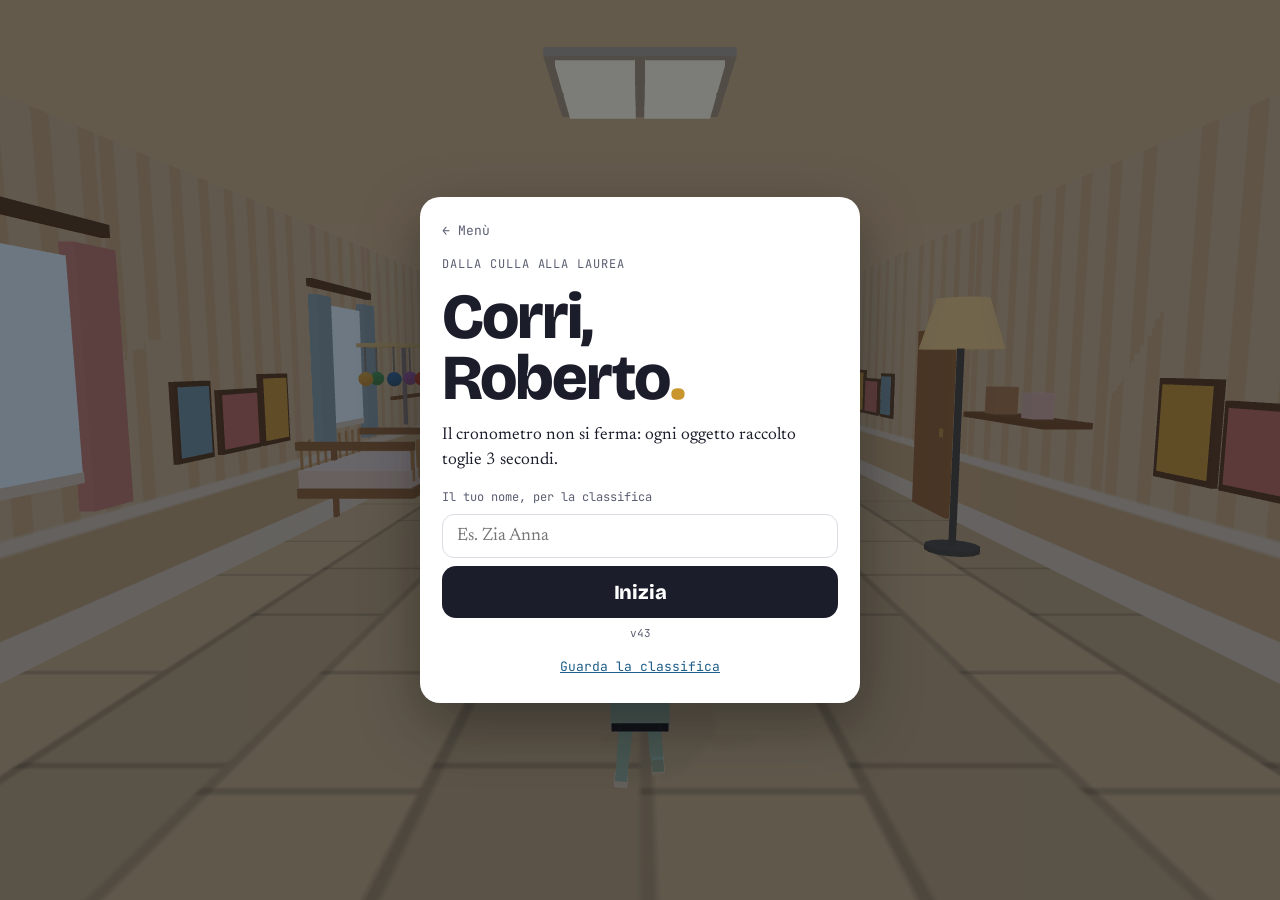
==== gioco/index.html @ cd84966c "v43: niente Grazie Chiara, Rennes più lenta e persone più grandi Co-Authored-By: Claude Sonnet 5.5 <" ====
<!doctype html>
<html lang="it">
<head>
<meta charset="utf-8">
<meta name="viewport" content="width=device-width, initial-scale=1, maximum-scale=1, user-scalable=no, viewport-fit=cover">
<meta name="theme-color" content="#12141C">
<title>Corri, Roberto · Gioco</title>
<link rel="preconnect" href="https://fonts.googleapis.com">
<link rel="preconnect" href="https://fonts.gstatic.com" crossorigin>
<link rel="stylesheet" href="https://fonts.googleapis.com/css2?family=Bricolage+Grotesque:opsz,wght@12..96,500;12..96,800&family=Newsreader:ital,opsz,wght@0,6..72,400;0,6..72,500;1,6..72,400&family=JetBrains+Mono:wght@400;500&display=swap">
<link rel="stylesheet" href="gioco.css">
<script>
// Se questa pagina arriva dalla cache del browser ed è più vecchia dell'ultima versione, si ricarica da sola.
(()=>{const V=43;try{fetch('../versione.json?t='+Date.now(),{cache:'no-store'}).then(r=>r.json()).then(d=>{if(d.v!==V){const k='ricarica-'+location.pathname+d.v;if(!sessionStorage.getItem(k)){sessionStorage.setItem(k,1);const u=new URL(location.href);u.searchParams.set('v',d.v);location.replace(u)}}}).catch(()=>{})}catch(e){}})();
</script>
</head>
<body>

<div id="scena" aria-hidden="true"></div>

<div id="hud" hidden>
  <div class="riga">
    <span id="hud-tempo" class="tempo">0:00.0</span>
    <span id="hud-caffe" class="caffe">☕ 0</span>
    <button id="hud-pausa" class="pausa" type="button" aria-label="Pausa">II</button>
  </div>
  <div id="hud-mondo" class="mondo"></div>
  <div class="progresso"><div id="hud-barra" class="barra"></div><div id="hud-tacche"></div></div>
</div>

<div id="banner" class="banner" hidden></div>
<div id="comandi" class="comandi" hidden></div>
<div id="vs" class="vs" hidden>
  <div class="vs-lato vs-a"><span>Il Bulimico Roby</span></div>
  <div class="vs-x">VS</div>
  <div class="vs-lato vs-b"><span>Cono Gelato</span></div>
</div>
<div id="boss" class="boss" hidden>
  <span aria-hidden="true">🍦</span>
  <div class="boss-barra"><div id="boss-barra"></div></div>
</div>
<div id="orologio" class="orologio" hidden></div>

<div id="sipario" class="sipario"></div>
<div id="eta-conto" class="eta-conto" hidden></div>
<div id="lampo" class="lampo"></div>

<div id="scelta" class="scelta" hidden>
  <p id="domanda-scelta" class="domanda">5ª H. Dove ti siedi?</p>
  <div class="bottoni">
    <button type="button" data-scelta="prima">Prima fila</button>
    <button type="button" data-scelta="ultima">Ultima fila</button>
  </div>
  <div class="tempo-scelta"><div id="barra-scelta"></div></div>
</div>

<section id="schermo-inizio" class="schermo">
  <div class="carta">
    <a class="indietro" href="../">← Menù</a>
    <div class="eyebrow">Dalla culla alla laurea</div>
    <h1>Corri, Roberto<span class="dot">.</span></h1>
    <p>Il cronometro non si ferma: ogni oggetto raccolto toglie 3 secondi.</p>
    <form id="modulo-nome">
      <label class="dev-mondo" hidden>Sviluppo: parti dal mondo<select id="dev-mondo"></select></label>
      <label for="nome">Il tuo nome, per la classifica</label>
      <input id="nome" name="nome" maxlength="24" autocomplete="given-name" required placeholder="Es. Zia Anna">
      <button type="submit" class="primario">Inizia</button>
      <span class="versione">v43</span>
    </form>
    <button type="button" class="link" data-apri="classifica">Guarda la classifica</button>
  </div>
</section>

<section id="schermo-pausa" class="schermo" hidden>
  <div class="carta">
    <h2>In pausa</h2>
    <p>Il cronometro è fermo.</p>
    <button id="riprendi" type="button" class="primario">Riprendi</button>
    <button type="button" class="link" data-ricomincia>Ricomincia da capo</button>
  </div>
</section>

<section id="schermo-fine" class="schermo" hidden>
  <div class="carta">
    <div class="eyebrow" id="fine-data"></div>
    <h2>Laureato<span class="dot">!</span></h2>
    <p class="risultato"><span id="fine-tempo" class="tempo-grande">0:00.0</span></p>
    <p id="fine-dettaglio" class="dettaglio"></p>
    <ol id="fine-classifica" class="classifica"></ol>
    <button type="button" class="primario" data-ricomincia>Rigioca</button>
    <div class="link-fondo">
      <a href="../ringraziamenti/">Leggi i ringraziamenti</a>
      <a href="../">Menù</a>
    </div>
  </div>
</section>

<section id="schermo-classifica" class="schermo" hidden>
  <div class="carta">
    <div class="eyebrow">Tempo totale, bonus inclusi</div>
    <h2>Classifica</h2>
    <ol id="classifica" class="classifica"></ol>
    <button type="button" class="primario" data-chiudi-classifica>Gioca</button>
    <div class="link-fondo"><a href="../">Menù</a></div>
  </div>
</section>

<!-- Il numero di versione in fondo ai file (?v=) evita che il telefono usi codice vecchio in cache: va cambiato a ogni versione, insieme all'etichetta. -->
<script type="importmap">{"imports":{"./aula.js":"./aula.js?v=43","./aula-darmon.js":"./aula-darmon.js?v=43","./aula-esame.js":"./aula-esame.js?v=43","./classifica.js":"./classifica.js?v=43","./config.js":"./config.js?v=43","./livello.js":"./livello.js?v=43","./modelli-liceo.js":"./modelli-liceo.js?v=43","./modelli-universita.js":"./modelli-universita.js?v=43","./modelli-rennes.js":"./modelli-rennes.js?v=43","./modelli.js":"./modelli.js?v=43","./mondi.js":"./mondi.js?v=43","./modelli-infanzia.js":"./modelli-infanzia.js?v=43","./volto.js":"./volto.js?v=43","./percorso.js":"./percorso.js?v=43","./boss-gelato.js":"./boss-gelato.js?v=43","./boss-pingpong.js":"./boss-pingpong.js?v=43","./boss-ragazza.js":"./boss-ragazza.js?v=43","./boss-triago.js":"./boss-triago.js?v=43","./volto-ragazza.js":"./volto-ragazza.js?v=43","./amici-uni.js":"./amici-uni.js?v=43","./scena-amici.js":"./scena-amici.js?v=43","./lib/three.module.min.js":"./lib/three.module.min.js?v=43"}}</script>
<script type="module" src="main.js?v=43"></script>
</body>
</html>
---- gioco/gioco.css ----
:root {
  --ink: #1C1D2B;
  --muted: #5B5E72;
  --paper: #FFFFFF;
  --line: #DADCE5;
  --sea: #1F5F8B;
  --tuff: #C9962E;
  --tuff-soft: #F4E9CF;
  --display: "Bricolage Grotesque", "Avenir Next", "Segoe UI", system-ui, sans-serif;
  --body: "Newsreader", "Iowan Old Style", Georgia, serif;
  --mono: "JetBrains Mono", ui-monospace, Menlo, Consolas, monospace;
}

* { box-sizing: border-box; }
html, body {
  margin: 0; height: 100%;
  overflow: hidden;
  background: #12141C;
  color: var(--ink);
  font-family: var(--body);
  -webkit-user-select: none; user-select: none;
  -webkit-tap-highlight-color: transparent;
}

#scena { position: fixed; inset: 0; touch-action: none; }
#scena canvas { display: block; width: 100%; height: 100%; }

/* HUD */
#hud {
  position: fixed; inset: 0 0 auto 0;
  padding: max(12px, env(safe-area-inset-top)) 16px 0;
  display: grid; gap: 6px;
  pointer-events: none;
  color: #fff;
  text-shadow: 0 1px 3px rgba(0,0,0,.55);
}
#hud[hidden] { display: none; }
#hud .riga { display: flex; align-items: center; gap: 14px; }
#hud .tempo { font-family: var(--mono); font-size: 26px; font-weight: 500; font-variant-numeric: tabular-nums; }
#hud .caffe { font-family: var(--mono); font-size: 16px; }
#hud .pausa {
  margin-left: auto; pointer-events: auto;
  width: 40px; height: 40px; border-radius: 50%;
  border: 0; background: rgba(0,0,0,.35); color: #fff;
  font: 700 14px var(--mono);
}
#hud .mondo { font-family: var(--display); font-weight: 800; font-size: 15px; letter-spacing: .01em; }
.progresso {
  position: relative; height: 6px; border-radius: 3px;
  background: rgba(255,255,255,.3); overflow: hidden;
}
.progresso .barra { position: absolute; inset: 0 auto 0 0; width: 0; background: var(--tuff); }
#hud-tacche span { position: absolute; top: 0; bottom: 0; width: 2px; background: rgba(0,0,0,.45); }

.banner {
  position: fixed; left: 16px; right: 16px; top: 34%;
  text-align: center; color: #fff; pointer-events: none;
  text-shadow: 0 2px 10px rgba(0,0,0,.6);
  font-family: var(--display); font-weight: 800;
  font-size: clamp(28px, 9vw, 52px); line-height: 1.05;
}
.banner small {
  display: block; margin-top: 8px;
  font-family: var(--mono); font-weight: 500; font-size: 14px; letter-spacing: .06em;
  text-transform: uppercase;
}
.banner[hidden] { display: none; }

/* Schermate */
.schermo {
  position: fixed; inset: 0;
  display: grid; place-items: center;
  padding: 16px;
  background: rgba(18,20,28,.55);
  overflow-y: auto;
}
.schermo[hidden] { display: none; }
.carta {
  width: 100%; max-width: 440px;
  background: var(--paper); border-radius: 20px;
  padding: 24px 22px;
  display: grid; gap: 14px;
  box-shadow: 0 20px 60px rgba(0,0,0,.35);
  font-size: 17px; line-height: 1.5;
  -webkit-user-select: text; user-select: text;
}
.carta p { margin: 0; }
.eyebrow {
  font-family: var(--mono); font-size: 12px; letter-spacing: .08em;
  text-transform: uppercase; color: var(--muted);
}
h1, h2 {
  margin: 0; font-family: var(--display); font-weight: 800;
  letter-spacing: -0.03em; line-height: .95;
}
h1 { font-size: clamp(44px, 13vw, 64px); }
h2 { font-size: 44px; }
.dot { color: var(--tuff); }
.indietro { justify-self: start; font-family: var(--mono); font-size: 13px; color: var(--muted); text-decoration: none; }


form { display: grid; gap: 8px; }
label { font-family: var(--mono); font-size: 12px; color: var(--muted); }
input {
  font: 18px var(--body); padding: 12px 14px;
  border: 1px solid var(--line); border-radius: 12px; color: var(--ink); background: #fff;
}
input:focus { outline: 2px solid var(--tuff); border-color: transparent; }
button { cursor: pointer; }
.primario {
  font: 800 20px var(--display); letter-spacing: -0.01em;
  padding: 14px; border-radius: 14px; border: 0;
  background: var(--ink); color: #fff;
}
.primario:active { transform: scale(.98); }
.link {
  justify-self: center; border: 0; background: none; padding: 4px;
  font: 13px var(--mono); color: var(--sea); text-decoration: underline;
}
.link-fondo { display: flex; justify-content: center; gap: 20px; font: 13px var(--mono); }
.link-fondo a { color: var(--sea); }

.risultato { text-align: center; }
.tempo-grande { font-family: var(--mono); font-size: 48px; font-weight: 500; font-variant-numeric: tabular-nums; }
.dettaglio { text-align: center; color: var(--muted); font-size: 15px; }

.classifica { margin: 0; padding: 0; list-style: none; display: grid; gap: 2px; counter-reset: pos; }
.classifica li {
  counter-increment: pos;
  display: grid; grid-template-columns: 28px 1fr auto; gap: 8px; align-items: baseline;
  padding: 6px 8px; border-radius: 8px;
}
.classifica li::before { content: counter(pos); font: 13px var(--mono); color: var(--muted); }
.classifica li .t { font-family: var(--mono); font-variant-numeric: tabular-nums; }
.classifica li.tu { background: var(--tuff-soft); }
.classifica .vuota { display: block; color: var(--muted); text-align: center; }
.classifica .vuota::before { content: none; }
.banner.in-basso { top: auto; bottom: max(80px, 14vh); }

/* I comandi, a schermo per i primi secondi di corsa (si possono provare intanto). */
.comandi {
  position: fixed; left: 16px; right: 16px; bottom: max(16px, 2.5vh); margin: 0 auto; max-width: 340px;
  padding: 8px 12px 8px; border-radius: 16px; pointer-events: none;
  background: rgba(28,29,43,.8); color: #fff; box-shadow: 0 8px 24px rgba(0,0,0,.25);
  animation: comandi-entra .35s ease-out;
}
.comandi[hidden] { display: none; }
.comandi ul { list-style: none; margin: 0; padding: 0; display: flex; justify-content: center; gap: 14px; }
.comandi li { display: flex; align-items: center; gap: 6px; font: 700 14px/1.2 var(--display); }
.comandi .gesto {
  display: grid; place-items: center; height: 26px; min-width: 30px; padding: 0 5px; border-radius: 8px;
  background: rgba(255,255,255,.16); font: 700 16px var(--mono);
}
.comandi .resta { height: 3px; margin-top: 7px; border-radius: 2px; background: rgba(255,255,255,.25); overflow: hidden; }
.comandi .resta div { height: 100%; width: 100%; background: var(--tuff, #F2C14E); transform-origin: left; }
@keyframes comandi-entra { from { opacity: 0; transform: translateY(12px); } }
.versione { justify-self: center; font: 11px var(--mono); color: var(--muted); }

/* Orologio del mondo del liceo */
.orologio {
  position: fixed; left: 16px; top: calc(max(12px, env(safe-area-inset-top)) + 96px);
  font: 500 15px var(--mono); color: #fff; text-shadow: 0 1px 3px rgba(0,0,0,.6);
  background: rgba(0,0,0,.35); padding: 6px 10px; border-radius: 10px; pointer-events: none;
}
.orologio.urgente { background: rgba(200,40,40,.75); animation: lampeggia .5s steps(2) infinite; }
.orologio[hidden] { display: none; }

/* Presentazione del boss, come nei picchiaduro: i due nomi entrano dai lati e in mezzo esplode il VS. */
.vs {
  position: fixed; left: 0; right: 0; top: 30%; pointer-events: none; z-index: 6;
  display: grid; grid-template-rows: auto auto auto; justify-items: center; gap: 2px;
}
.vs[hidden] { display: none; }
.vs-lato { width: 100%; display: flex; }
.vs-lato span {
  font: 800 italic 30px/1 var(--display); text-transform: uppercase; letter-spacing: .01em; color: #fff;
  padding: 10px 26px 11px; text-shadow: 0 3px 0 rgba(0,0,0,.35);
}
.vs-a { justify-content: flex-start; }
.vs-a span { background: linear-gradient(90deg, #8E1B1B, #E0533F 70%, #F2A33A); transform: skewX(-14deg); margin-left: -12px; padding-left: 30px;
  animation: vs-da-sinistra 2.6s cubic-bezier(.2,.9,.25,1) both; }
.vs-b { justify-content: flex-end; }
.vs-b span { background: linear-gradient(270deg, #4A2716, #D9638A 60%, #9CCB6A); transform: skewX(-14deg); margin-right: -12px; padding-right: 30px;
  animation: vs-da-destra 2.6s cubic-bezier(.2,.9,.25,1) both; }
.vs-x {
  font: 800 italic 76px/0.9 var(--display); color: #FFD23F; letter-spacing: -.02em;
  -webkit-text-stroke: 3px #1C1D2B; text-shadow: 0 0 18px rgba(255,140,0,.9), 0 5px 0 #1C1D2B;
  animation: vs-scoppio 2.6s ease-out both;
}
@keyframes vs-da-sinistra { 0% { transform: translateX(-110%) skewX(-14deg); } 14%, 84% { transform: translateX(0) skewX(-14deg); } 100% { transform: translateX(-110%) skewX(-14deg); } }
@keyframes vs-da-destra { 0% { transform: translateX(110%) skewX(-14deg); } 14%, 84% { transform: translateX(0) skewX(-14deg); } 100% { transform: translateX(110%) skewX(-14deg); } }
@keyframes vs-scoppio { 0%, 12% { transform: scale(3); opacity: 0; } 22% { transform: scale(.9); opacity: 1; } 28%, 84% { transform: scale(1); opacity: 1; } 100% { transform: scale(1.4); opacity: 0; } }

/* Boss del gelato: solo quanto manca alla fine del combattimento, senza scritte. */
.boss {
  position: fixed; left: 16px; right: 16px; top: calc(max(12px, env(safe-area-inset-top)) + 96px);
  margin: 0 auto; max-width: 260px; padding: 5px 10px; border-radius: 12px; pointer-events: none;
  display: flex; align-items: center; gap: 8px; background: rgba(28,29,43,.55); font-size: 16px;
}
.boss[hidden] { display: none; }
.boss-barra { flex: 1; height: 7px; border-radius: 4px; background: rgba(255,255,255,.2); overflow: hidden; }
.boss-barra div { height: 100%; width: 100%; background: #E5392F; transform-origin: right; }
@keyframes lampeggia { 50% { opacity: .55; } }

/* Dissolvenza tra gioco e scena in classe */
.sipario { position: fixed; inset: 0; background: #000; opacity: 0; pointer-events: none; transition: opacity .35s ease; }
.sipario.nero { opacity: 1; }

/* Scelta a tempo in classe */
.scelta {
  position: fixed; left: 0; right: 0; bottom: 0; padding: 18px 16px max(24px, env(safe-area-inset-bottom));
  display: grid; gap: 12px; justify-items: center;
  background: linear-gradient(transparent, rgba(0,0,0,.65) 40%);
}
.scelta[hidden] { display: none; }
.scelta .domanda { margin: 0; font: 800 26px var(--display); color: #fff; text-shadow: 0 2px 6px rgba(0,0,0,.6); }
.scelta .bottoni { display: grid; grid-template-columns: 1fr 1fr; gap: 12px; width: 100%; max-width: 440px; }
.scelta button {
  font: 800 20px var(--display); padding: 18px 8px; border-radius: 16px; border: 0;
  background: #fff; color: var(--ink);
}
.scelta button:active { transform: scale(.97); }
.tempo-scelta { width: 100%; max-width: 440px; height: 8px; border-radius: 4px; background: rgba(255,255,255,.3); overflow: hidden; }
#barra-scelta { height: 100%; width: 100%; background: var(--tuff); transform-origin: left; }

/* Crescita: contatore degli anni e lampo bianco al cambio d'età */
.eta-conto {
  position: fixed; left: 50%; top: max(70px, 12vh); transform: translateX(-50%);
  color: #fff; text-align: center; pointer-events: none;
  font-family: var(--display); font-weight: 800; font-size: 30px; letter-spacing: -.01em;
  text-shadow: 0 2px 8px rgba(0,0,0,.55);
}
.eta-conto b { font-size: 76px; line-height: 1; margin-right: 4px; font-variant-numeric: tabular-nums; }
.eta-conto small { display: block; margin-top: 4px; font-size: 15px; font-weight: 500; letter-spacing: .08em; text-transform: uppercase; opacity: .9; }
.eta-conto[hidden] { display: none; }
.lampo { position: fixed; inset: 0; background: #fff; opacity: 0; pointer-events: none; transition: opacity .12s ease-out; }
.lampo.acceso { opacity: .85; }
.dev-mondo { display: grid; gap: 4px; font: 12px var(--mono); color: var(--muted); text-align: left; }
.dev-mondo select { font: 14px var(--display); padding: 8px; border-radius: 8px; border: 1px solid var(--line); background: #fff; color: var(--ink); }
.dev-mondo[hidden] { display: none; }
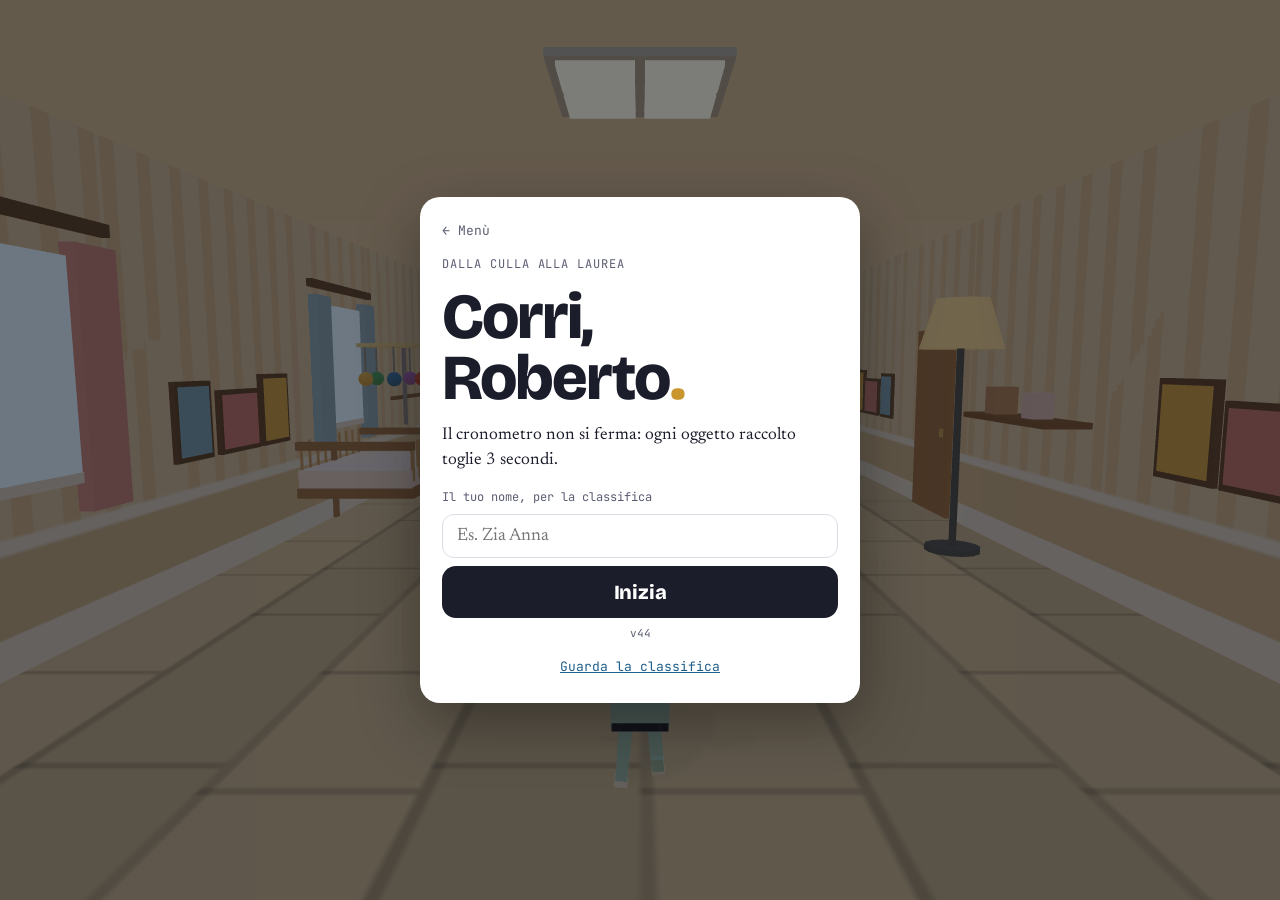
==== commit c490416c: "v44: terzo amico con occhiali e capelli mossi corti Co-Authored-By: Claude Sonnet 5.5 <noreply@anthr" ====
--- a/gioco/index.html
+++ b/gioco/index.html
@@ -11,7 +11,7 @@
 <link rel="stylesheet" href="gioco.css">
 <script>
 // Se questa pagina arriva dalla cache del browser ed è più vecchia dell'ultima versione, si ricarica da sola.
-(()=>{const V=43;try{fetch('../versione.json?t='+Date.now(),{cache:'no-store'}).then(r=>r.json()).then(d=>{if(d.v!==V){const k='ricarica-'+location.pathname+d.v;if(!sessionStorage.getItem(k)){sessionStorage.setItem(k,1);const u=new URL(location.href);u.searchParams.set('v',d.v);location.replace(u)}}}).catch(()=>{})}catch(e){}})();
+(()=>{const V=44;try{fetch('../versione.json?t='+Date.now(),{cache:'no-store'}).then(r=>r.json()).then(d=>{if(d.v!==V){const k='ricarica-'+location.pathname+d.v;if(!sessionStorage.getItem(k)){sessionStorage.setItem(k,1);const u=new URL(location.href);u.searchParams.set('v',d.v);location.replace(u)}}}).catch(()=>{})}catch(e){}})();
 </script>
 </head>
 <body>
@@ -65,7 +65,7 @@
       <label for="nome">Il tuo nome, per la classifica</label>
       <input id="nome" name="nome" maxlength="24" autocomplete="given-name" required placeholder="Es. Zia Anna">
       <button type="submit" class="primario">Inizia</button>
-      <span class="versione">v43</span>
+      <span class="versione">v44</span>
     </form>
     <button type="button" class="link" data-apri="classifica">Guarda la classifica</button>
   </div>
@@ -106,7 +106,7 @@
 </section>
 
 <!-- Il numero di versione in fondo ai file (?v=) evita che il telefono usi codice vecchio in cache: va cambiato a ogni versione, insieme all'etichetta. -->
-<script type="importmap">{"imports":{"./aula.js":"./aula.js?v=43","./aula-darmon.js":"./aula-darmon.js?v=43","./aula-esame.js":"./aula-esame.js?v=43","./classifica.js":"./classifica.js?v=43","./config.js":"./config.js?v=43","./livello.js":"./livello.js?v=43","./modelli-liceo.js":"./modelli-liceo.js?v=43","./modelli-universita.js":"./modelli-universita.js?v=43","./modelli-rennes.js":"./modelli-rennes.js?v=43","./modelli.js":"./modelli.js?v=43","./mondi.js":"./mondi.js?v=43","./modelli-infanzia.js":"./modelli-infanzia.js?v=43","./volto.js":"./volto.js?v=43","./percorso.js":"./percorso.js?v=43","./boss-gelato.js":"./boss-gelato.js?v=43","./boss-pingpong.js":"./boss-pingpong.js?v=43","./boss-ragazza.js":"./boss-ragazza.js?v=43","./boss-triago.js":"./boss-triago.js?v=43","./volto-ragazza.js":"./volto-ragazza.js?v=43","./amici-uni.js":"./amici-uni.js?v=43","./scena-amici.js":"./scena-amici.js?v=43","./lib/three.module.min.js":"./lib/three.module.min.js?v=43"}}</script>
-<script type="module" src="main.js?v=43"></script>
+<script type="importmap">{"imports":{"./aula.js":"./aula.js?v=44","./aula-darmon.js":"./aula-darmon.js?v=44","./aula-esame.js":"./aula-esame.js?v=44","./classifica.js":"./classifica.js?v=44","./config.js":"./config.js?v=44","./livello.js":"./livello.js?v=44","./modelli-liceo.js":"./modelli-liceo.js?v=44","./modelli-universita.js":"./modelli-universita.js?v=44","./modelli-rennes.js":"./modelli-rennes.js?v=44","./modelli.js":"./modelli.js?v=44","./mondi.js":"./mondi.js?v=44","./modelli-infanzia.js":"./modelli-infanzia.js?v=44","./volto.js":"./volto.js?v=44","./percorso.js":"./percorso.js?v=44","./boss-gelato.js":"./boss-gelato.js?v=44","./boss-pingpong.js":"./boss-pingpong.js?v=44","./boss-ragazza.js":"./boss-ragazza.js?v=44","./boss-triago.js":"./boss-triago.js?v=44","./volto-ragazza.js":"./volto-ragazza.js?v=44","./amici-uni.js":"./amici-uni.js?v=44","./scena-amici.js":"./scena-amici.js?v=44","./lib/three.module.min.js":"./lib/three.module.min.js?v=44"}}</script>
+<script type="module" src="main.js?v=44"></script>
 </body>
 </html>
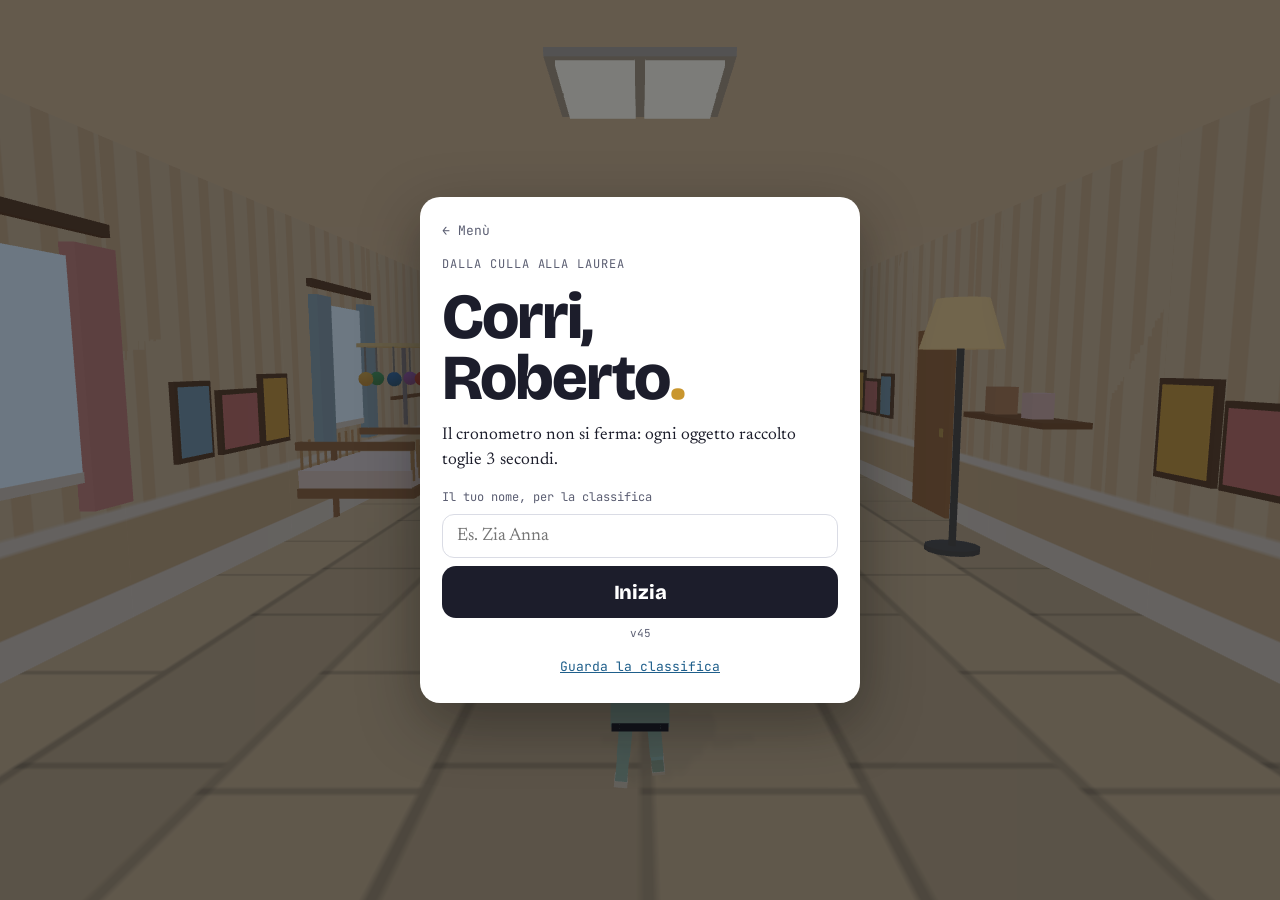
==== commit fe4987f7: "v45: passante Opoure no a Via Claudio Co-Authored-By: Claude Sonnet 5.5 <noreply@anthropic.com> Clau" ====
--- a/gioco/index.html
+++ b/gioco/index.html
@@ -11,7 +11,7 @@
 <link rel="stylesheet" href="gioco.css">
 <script>
 // Se questa pagina arriva dalla cache del browser ed è più vecchia dell'ultima versione, si ricarica da sola.
-(()=>{const V=44;try{fetch('../versione.json?t='+Date.now(),{cache:'no-store'}).then(r=>r.json()).then(d=>{if(d.v!==V){const k='ricarica-'+location.pathname+d.v;if(!sessionStorage.getItem(k)){sessionStorage.setItem(k,1);const u=new URL(location.href);u.searchParams.set('v',d.v);location.replace(u)}}}).catch(()=>{})}catch(e){}})();
+(()=>{const V=45;try{fetch('../versione.json?t='+Date.now(),{cache:'no-store'}).then(r=>r.json()).then(d=>{if(d.v!==V){const k='ricarica-'+location.pathname+d.v;if(!sessionStorage.getItem(k)){sessionStorage.setItem(k,1);const u=new URL(location.href);u.searchParams.set('v',d.v);location.replace(u)}}}).catch(()=>{})}catch(e){}})();
 </script>
 </head>
 <body>
@@ -65,7 +65,7 @@
       <label for="nome">Il tuo nome, per la classifica</label>
       <input id="nome" name="nome" maxlength="24" autocomplete="given-name" required placeholder="Es. Zia Anna">
       <button type="submit" class="primario">Inizia</button>
-      <span class="versione">v44</span>
+      <span class="versione">v45</span>
     </form>
     <button type="button" class="link" data-apri="classifica">Guarda la classifica</button>
   </div>
@@ -106,7 +106,7 @@
 </section>
 
 <!-- Il numero di versione in fondo ai file (?v=) evita che il telefono usi codice vecchio in cache: va cambiato a ogni versione, insieme all'etichetta. -->
-<script type="importmap">{"imports":{"./aula.js":"./aula.js?v=44","./aula-darmon.js":"./aula-darmon.js?v=44","./aula-esame.js":"./aula-esame.js?v=44","./classifica.js":"./classifica.js?v=44","./config.js":"./config.js?v=44","./livello.js":"./livello.js?v=44","./modelli-liceo.js":"./modelli-liceo.js?v=44","./modelli-universita.js":"./modelli-universita.js?v=44","./modelli-rennes.js":"./modelli-rennes.js?v=44","./modelli.js":"./modelli.js?v=44","./mondi.js":"./mondi.js?v=44","./modelli-infanzia.js":"./modelli-infanzia.js?v=44","./volto.js":"./volto.js?v=44","./percorso.js":"./percorso.js?v=44","./boss-gelato.js":"./boss-gelato.js?v=44","./boss-pingpong.js":"./boss-pingpong.js?v=44","./boss-ragazza.js":"./boss-ragazza.js?v=44","./boss-triago.js":"./boss-triago.js?v=44","./volto-ragazza.js":"./volto-ragazza.js?v=44","./amici-uni.js":"./amici-uni.js?v=44","./scena-amici.js":"./scena-amici.js?v=44","./lib/three.module.min.js":"./lib/three.module.min.js?v=44"}}</script>
-<script type="module" src="main.js?v=44"></script>
+<script type="importmap">{"imports":{"./aula.js":"./aula.js?v=45","./aula-darmon.js":"./aula-darmon.js?v=45","./aula-esame.js":"./aula-esame.js?v=45","./classifica.js":"./classifica.js?v=45","./config.js":"./config.js?v=45","./livello.js":"./livello.js?v=45","./modelli-liceo.js":"./modelli-liceo.js?v=45","./modelli-universita.js":"./modelli-universita.js?v=45","./modelli-rennes.js":"./modelli-rennes.js?v=45","./modelli.js":"./modelli.js?v=45","./mondi.js":"./mondi.js?v=45","./modelli-infanzia.js":"./modelli-infanzia.js?v=45","./volto.js":"./volto.js?v=45","./percorso.js":"./percorso.js?v=45","./boss-gelato.js":"./boss-gelato.js?v=45","./boss-pingpong.js":"./boss-pingpong.js?v=45","./boss-ragazza.js":"./boss-ragazza.js?v=45","./boss-triago.js":"./boss-triago.js?v=45","./volto-ragazza.js":"./volto-ragazza.js?v=45","./amici-uni.js":"./amici-uni.js?v=45","./scena-amici.js":"./scena-amici.js?v=45","./lib/three.module.min.js":"./lib/three.module.min.js?v=45"}}</script>
+<script type="module" src="main.js?v=45"></script>
 </body>
 </html>
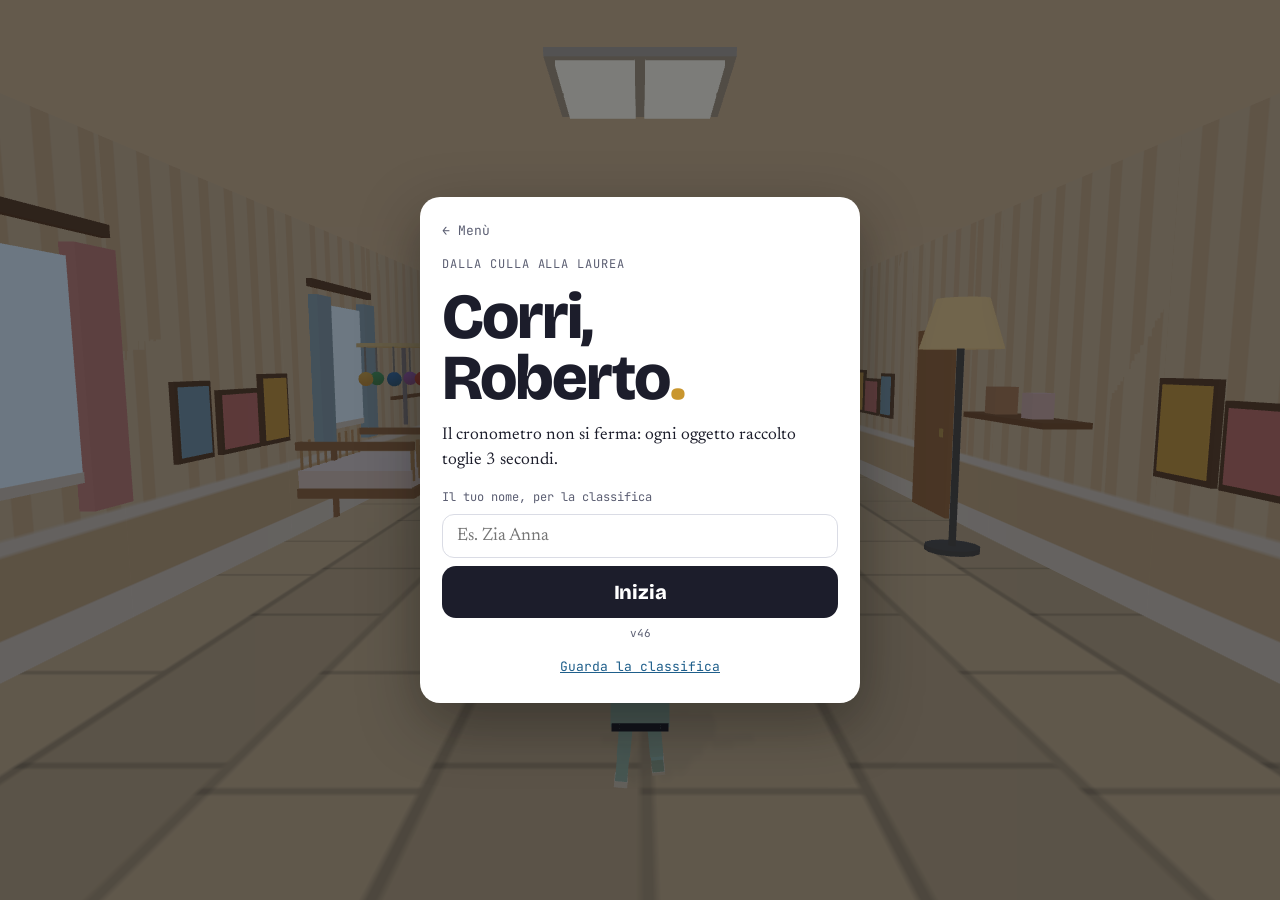
==== commit db8f0de2: "v46: pagina Ringraziamenti con lista cliccabile e anteprime Co-Authored-By: Claude Sonnet 5.5 <norep" ====
--- a/gioco/index.html
+++ b/gioco/index.html
@@ -11,7 +11,7 @@
 <link rel="stylesheet" href="gioco.css">
 <script>
 // Se questa pagina arriva dalla cache del browser ed è più vecchia dell'ultima versione, si ricarica da sola.
-(()=>{const V=45;try{fetch('../versione.json?t='+Date.now(),{cache:'no-store'}).then(r=>r.json()).then(d=>{if(d.v!==V){const k='ricarica-'+location.pathname+d.v;if(!sessionStorage.getItem(k)){sessionStorage.setItem(k,1);const u=new URL(location.href);u.searchParams.set('v',d.v);location.replace(u)}}}).catch(()=>{})}catch(e){}})();
+(()=>{const V=46;try{fetch('../versione.json?t='+Date.now(),{cache:'no-store'}).then(r=>r.json()).then(d=>{if(d.v!==V){const k='ricarica-'+location.pathname+d.v;if(!sessionStorage.getItem(k)){sessionStorage.setItem(k,1);const u=new URL(location.href);u.searchParams.set('v',d.v);location.replace(u)}}}).catch(()=>{})}catch(e){}})();
 </script>
 </head>
 <body>
@@ -65,7 +65,7 @@
       <label for="nome">Il tuo nome, per la classifica</label>
       <input id="nome" name="nome" maxlength="24" autocomplete="given-name" required placeholder="Es. Zia Anna">
       <button type="submit" class="primario">Inizia</button>
-      <span class="versione">v45</span>
+      <span class="versione">v46</span>
     </form>
     <button type="button" class="link" data-apri="classifica">Guarda la classifica</button>
   </div>
@@ -106,7 +106,7 @@
 </section>
 
 <!-- Il numero di versione in fondo ai file (?v=) evita che il telefono usi codice vecchio in cache: va cambiato a ogni versione, insieme all'etichetta. -->
-<script type="importmap">{"imports":{"./aula.js":"./aula.js?v=45","./aula-darmon.js":"./aula-darmon.js?v=45","./aula-esame.js":"./aula-esame.js?v=45","./classifica.js":"./classifica.js?v=45","./config.js":"./config.js?v=45","./livello.js":"./livello.js?v=45","./modelli-liceo.js":"./modelli-liceo.js?v=45","./modelli-universita.js":"./modelli-universita.js?v=45","./modelli-rennes.js":"./modelli-rennes.js?v=45","./modelli.js":"./modelli.js?v=45","./mondi.js":"./mondi.js?v=45","./modelli-infanzia.js":"./modelli-infanzia.js?v=45","./volto.js":"./volto.js?v=45","./percorso.js":"./percorso.js?v=45","./boss-gelato.js":"./boss-gelato.js?v=45","./boss-pingpong.js":"./boss-pingpong.js?v=45","./boss-ragazza.js":"./boss-ragazza.js?v=45","./boss-triago.js":"./boss-triago.js?v=45","./volto-ragazza.js":"./volto-ragazza.js?v=45","./amici-uni.js":"./amici-uni.js?v=45","./scena-amici.js":"./scena-amici.js?v=45","./lib/three.module.min.js":"./lib/three.module.min.js?v=45"}}</script>
-<script type="module" src="main.js?v=45"></script>
+<script type="importmap">{"imports":{"./aula.js":"./aula.js?v=46","./aula-darmon.js":"./aula-darmon.js?v=46","./aula-esame.js":"./aula-esame.js?v=46","./classifica.js":"./classifica.js?v=46","./config.js":"./config.js?v=46","./livello.js":"./livello.js?v=46","./modelli-liceo.js":"./modelli-liceo.js?v=46","./modelli-universita.js":"./modelli-universita.js?v=46","./modelli-rennes.js":"./modelli-rennes.js?v=46","./modelli.js":"./modelli.js?v=46","./mondi.js":"./mondi.js?v=46","./modelli-infanzia.js":"./modelli-infanzia.js?v=46","./volto.js":"./volto.js?v=46","./percorso.js":"./percorso.js?v=46","./boss-gelato.js":"./boss-gelato.js?v=46","./boss-pingpong.js":"./boss-pingpong.js?v=46","./boss-ragazza.js":"./boss-ragazza.js?v=46","./boss-triago.js":"./boss-triago.js?v=46","./volto-ragazza.js":"./volto-ragazza.js?v=46","./amici-uni.js":"./amici-uni.js?v=46","./scena-amici.js":"./scena-amici.js?v=46","./lib/three.module.min.js":"./lib/three.module.min.js?v=46"}}</script>
+<script type="module" src="main.js?v=46"></script>
 </body>
 </html>
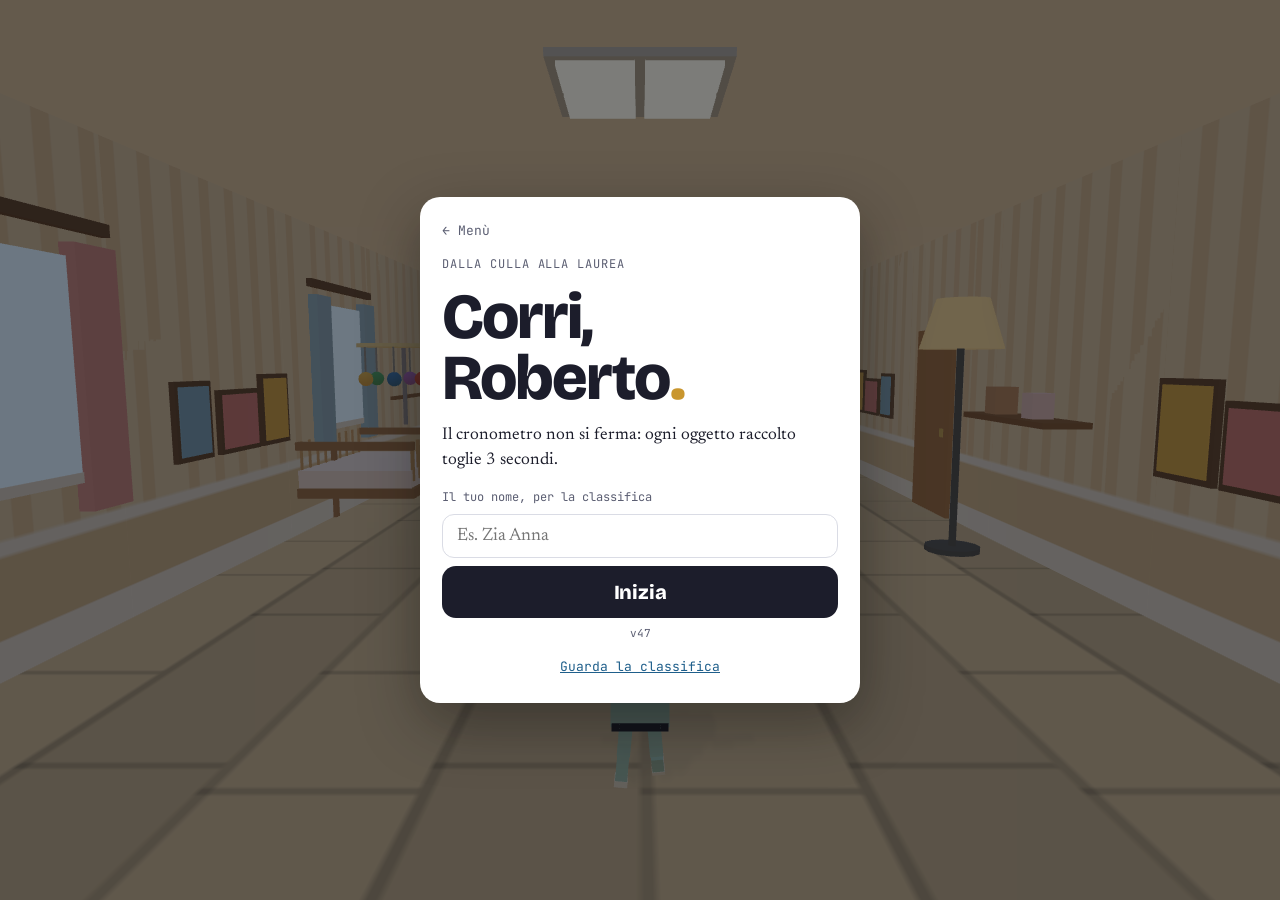
==== commit 06b447e9: "v47: bottone Leggi tutto nei Ringraziamenti al posto del + Co-Authored-By: Claude Sonnet 5.5 <norepl" ====
--- a/gioco/index.html
+++ b/gioco/index.html
@@ -11,7 +11,7 @@
 <link rel="stylesheet" href="gioco.css">
 <script>
 // Se questa pagina arriva dalla cache del browser ed è più vecchia dell'ultima versione, si ricarica da sola.
-(()=>{const V=46;try{fetch('../versione.json?t='+Date.now(),{cache:'no-store'}).then(r=>r.json()).then(d=>{if(d.v!==V){const k='ricarica-'+location.pathname+d.v;if(!sessionStorage.getItem(k)){sessionStorage.setItem(k,1);const u=new URL(location.href);u.searchParams.set('v',d.v);location.replace(u)}}}).catch(()=>{})}catch(e){}})();
+(()=>{const V=47;try{fetch('../versione.json?t='+Date.now(),{cache:'no-store'}).then(r=>r.json()).then(d=>{if(d.v!==V){const k='ricarica-'+location.pathname+d.v;if(!sessionStorage.getItem(k)){sessionStorage.setItem(k,1);const u=new URL(location.href);u.searchParams.set('v',d.v);location.replace(u)}}}).catch(()=>{})}catch(e){}})();
 </script>
 </head>
 <body>
@@ -65,7 +65,7 @@
       <label for="nome">Il tuo nome, per la classifica</label>
       <input id="nome" name="nome" maxlength="24" autocomplete="given-name" required placeholder="Es. Zia Anna">
       <button type="submit" class="primario">Inizia</button>
-      <span class="versione">v46</span>
+      <span class="versione">v47</span>
     </form>
     <button type="button" class="link" data-apri="classifica">Guarda la classifica</button>
   </div>
@@ -106,7 +106,7 @@
 </section>
 
 <!-- Il numero di versione in fondo ai file (?v=) evita che il telefono usi codice vecchio in cache: va cambiato a ogni versione, insieme all'etichetta. -->
-<script type="importmap">{"imports":{"./aula.js":"./aula.js?v=46","./aula-darmon.js":"./aula-darmon.js?v=46","./aula-esame.js":"./aula-esame.js?v=46","./classifica.js":"./classifica.js?v=46","./config.js":"./config.js?v=46","./livello.js":"./livello.js?v=46","./modelli-liceo.js":"./modelli-liceo.js?v=46","./modelli-universita.js":"./modelli-universita.js?v=46","./modelli-rennes.js":"./modelli-rennes.js?v=46","./modelli.js":"./modelli.js?v=46","./mondi.js":"./mondi.js?v=46","./modelli-infanzia.js":"./modelli-infanzia.js?v=46","./volto.js":"./volto.js?v=46","./percorso.js":"./percorso.js?v=46","./boss-gelato.js":"./boss-gelato.js?v=46","./boss-pingpong.js":"./boss-pingpong.js?v=46","./boss-ragazza.js":"./boss-ragazza.js?v=46","./boss-triago.js":"./boss-triago.js?v=46","./volto-ragazza.js":"./volto-ragazza.js?v=46","./amici-uni.js":"./amici-uni.js?v=46","./scena-amici.js":"./scena-amici.js?v=46","./lib/three.module.min.js":"./lib/three.module.min.js?v=46"}}</script>
-<script type="module" src="main.js?v=46"></script>
+<script type="importmap">{"imports":{"./aula.js":"./aula.js?v=47","./aula-darmon.js":"./aula-darmon.js?v=47","./aula-esame.js":"./aula-esame.js?v=47","./classifica.js":"./classifica.js?v=47","./config.js":"./config.js?v=47","./livello.js":"./livello.js?v=47","./modelli-liceo.js":"./modelli-liceo.js?v=47","./modelli-universita.js":"./modelli-universita.js?v=47","./modelli-rennes.js":"./modelli-rennes.js?v=47","./modelli.js":"./modelli.js?v=47","./mondi.js":"./mondi.js?v=47","./modelli-infanzia.js":"./modelli-infanzia.js?v=47","./volto.js":"./volto.js?v=47","./percorso.js":"./percorso.js?v=47","./boss-gelato.js":"./boss-gelato.js?v=47","./boss-pingpong.js":"./boss-pingpong.js?v=47","./boss-ragazza.js":"./boss-ragazza.js?v=47","./boss-triago.js":"./boss-triago.js?v=47","./volto-ragazza.js":"./volto-ragazza.js?v=47","./amici-uni.js":"./amici-uni.js?v=47","./scena-amici.js":"./scena-amici.js?v=47","./lib/three.module.min.js":"./lib/three.module.min.js?v=47"}}</script>
+<script type="module" src="main.js?v=47"></script>
 </body>
 </html>
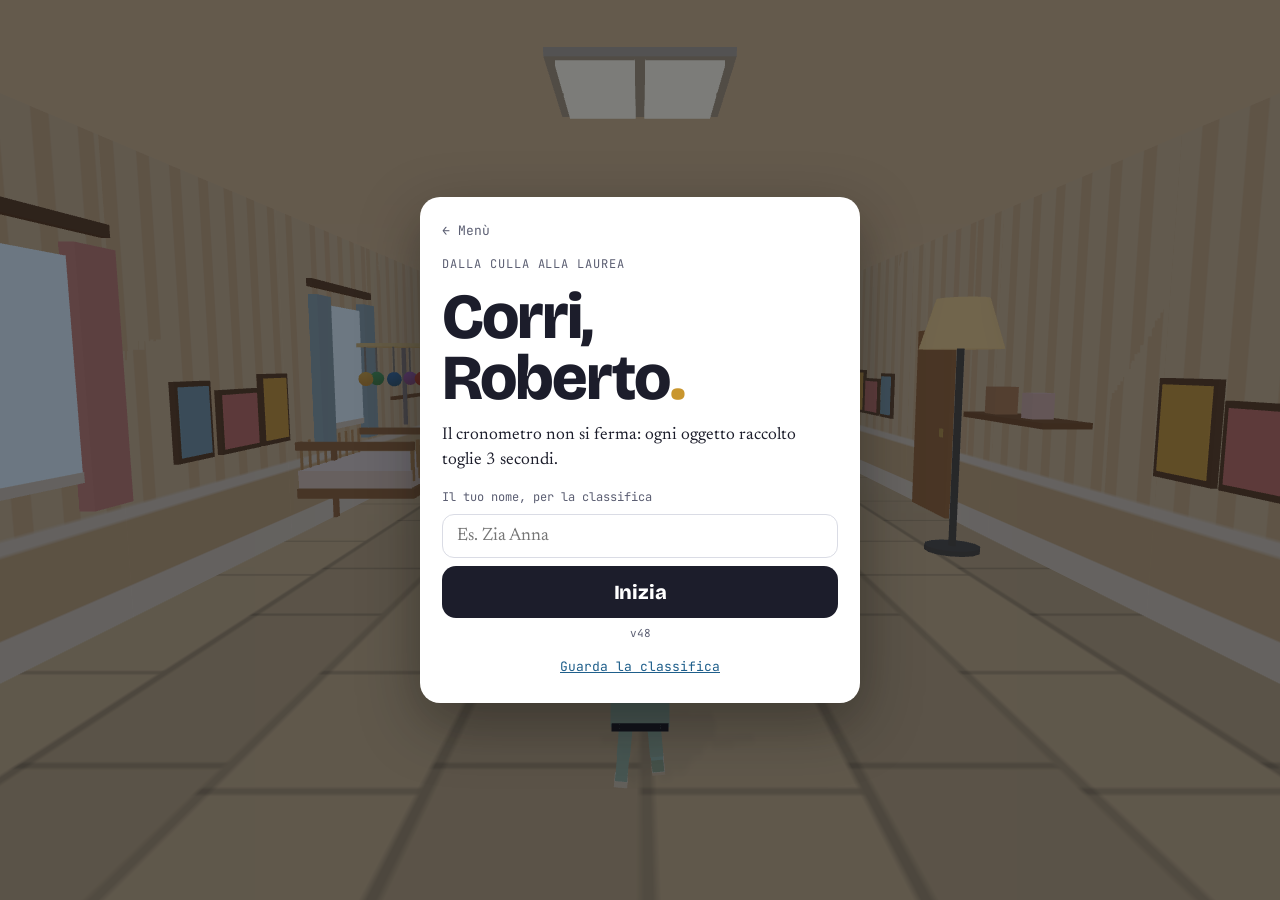
==== commit 4f168009: "v48: disclaimer e rimescolamento dei Ringraziamenti dopo 15 secondi Co-Authored-By: Claude Sonnet 5." ====
--- a/gioco/index.html
+++ b/gioco/index.html
@@ -11,7 +11,7 @@
 <link rel="stylesheet" href="gioco.css">
 <script>
 // Se questa pagina arriva dalla cache del browser ed è più vecchia dell'ultima versione, si ricarica da sola.
-(()=>{const V=47;try{fetch('../versione.json?t='+Date.now(),{cache:'no-store'}).then(r=>r.json()).then(d=>{if(d.v!==V){const k='ricarica-'+location.pathname+d.v;if(!sessionStorage.getItem(k)){sessionStorage.setItem(k,1);const u=new URL(location.href);u.searchParams.set('v',d.v);location.replace(u)}}}).catch(()=>{})}catch(e){}})();
+(()=>{const V=48;try{fetch('../versione.json?t='+Date.now(),{cache:'no-store'}).then(r=>r.json()).then(d=>{if(d.v!==V){const k='ricarica-'+location.pathname+d.v;if(!sessionStorage.getItem(k)){sessionStorage.setItem(k,1);const u=new URL(location.href);u.searchParams.set('v',d.v);location.replace(u)}}}).catch(()=>{})}catch(e){}})();
 </script>
 </head>
 <body>
@@ -65,7 +65,7 @@
       <label for="nome">Il tuo nome, per la classifica</label>
       <input id="nome" name="nome" maxlength="24" autocomplete="given-name" required placeholder="Es. Zia Anna">
       <button type="submit" class="primario">Inizia</button>
-      <span class="versione">v47</span>
+      <span class="versione">v48</span>
     </form>
     <button type="button" class="link" data-apri="classifica">Guarda la classifica</button>
   </div>
@@ -106,7 +106,7 @@
 </section>
 
 <!-- Il numero di versione in fondo ai file (?v=) evita che il telefono usi codice vecchio in cache: va cambiato a ogni versione, insieme all'etichetta. -->
-<script type="importmap">{"imports":{"./aula.js":"./aula.js?v=47","./aula-darmon.js":"./aula-darmon.js?v=47","./aula-esame.js":"./aula-esame.js?v=47","./classifica.js":"./classifica.js?v=47","./config.js":"./config.js?v=47","./livello.js":"./livello.js?v=47","./modelli-liceo.js":"./modelli-liceo.js?v=47","./modelli-universita.js":"./modelli-universita.js?v=47","./modelli-rennes.js":"./modelli-rennes.js?v=47","./modelli.js":"./modelli.js?v=47","./mondi.js":"./mondi.js?v=47","./modelli-infanzia.js":"./modelli-infanzia.js?v=47","./volto.js":"./volto.js?v=47","./percorso.js":"./percorso.js?v=47","./boss-gelato.js":"./boss-gelato.js?v=47","./boss-pingpong.js":"./boss-pingpong.js?v=47","./boss-ragazza.js":"./boss-ragazza.js?v=47","./boss-triago.js":"./boss-triago.js?v=47","./volto-ragazza.js":"./volto-ragazza.js?v=47","./amici-uni.js":"./amici-uni.js?v=47","./scena-amici.js":"./scena-amici.js?v=47","./lib/three.module.min.js":"./lib/three.module.min.js?v=47"}}</script>
-<script type="module" src="main.js?v=47"></script>
+<script type="importmap">{"imports":{"./aula.js":"./aula.js?v=48","./aula-darmon.js":"./aula-darmon.js?v=48","./aula-esame.js":"./aula-esame.js?v=48","./classifica.js":"./classifica.js?v=48","./config.js":"./config.js?v=48","./livello.js":"./livello.js?v=48","./modelli-liceo.js":"./modelli-liceo.js?v=48","./modelli-universita.js":"./modelli-universita.js?v=48","./modelli-rennes.js":"./modelli-rennes.js?v=48","./modelli.js":"./modelli.js?v=48","./mondi.js":"./mondi.js?v=48","./modelli-infanzia.js":"./modelli-infanzia.js?v=48","./volto.js":"./volto.js?v=48","./percorso.js":"./percorso.js?v=48","./boss-gelato.js":"./boss-gelato.js?v=48","./boss-pingpong.js":"./boss-pingpong.js?v=48","./boss-ragazza.js":"./boss-ragazza.js?v=48","./boss-triago.js":"./boss-triago.js?v=48","./volto-ragazza.js":"./volto-ragazza.js?v=48","./amici-uni.js":"./amici-uni.js?v=48","./scena-amici.js":"./scena-amici.js?v=48","./lib/three.module.min.js":"./lib/three.module.min.js?v=48"}}</script>
+<script type="module" src="main.js?v=48"></script>
 </body>
 </html>
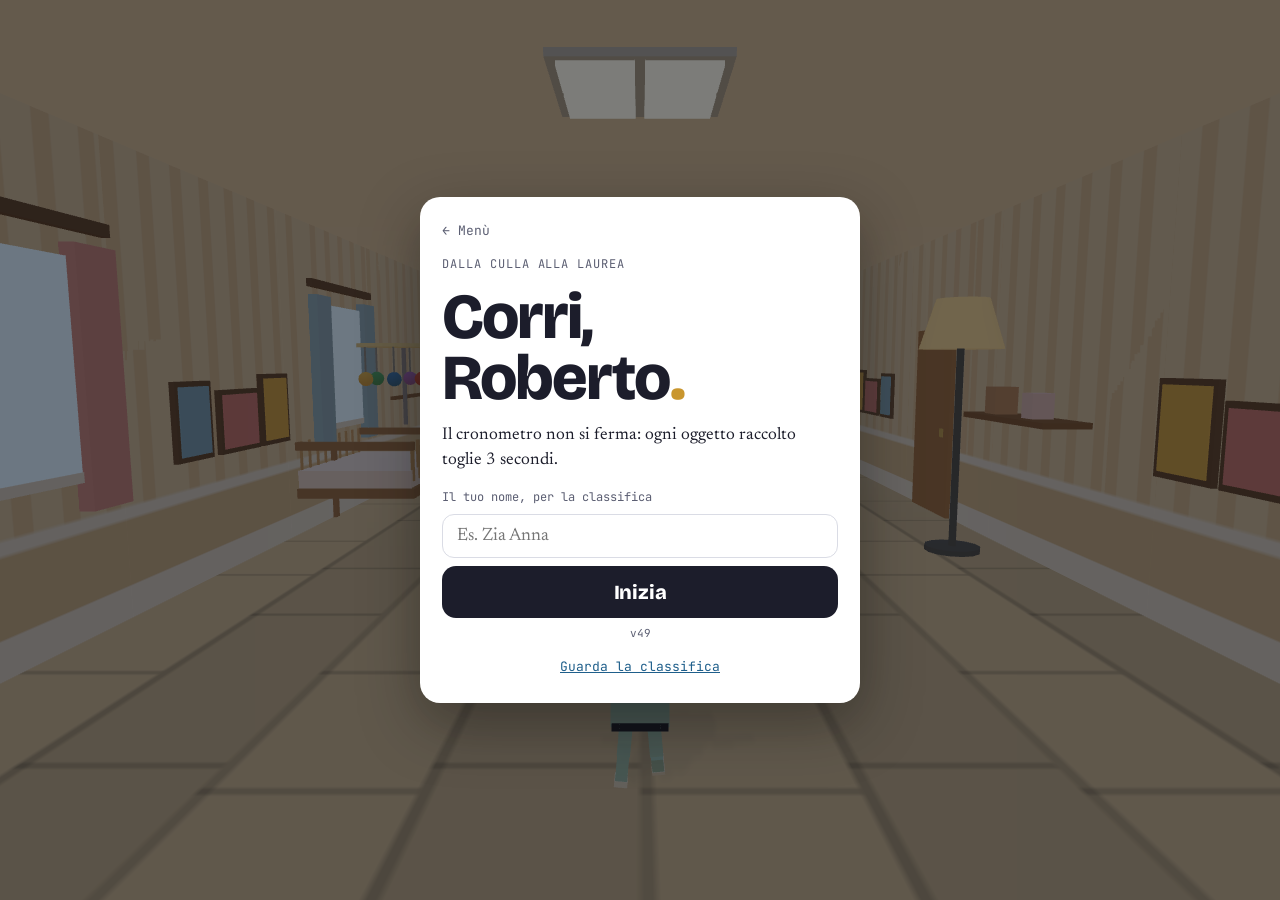
==== commit 50f09af7: "v49: Ringraziamenti, tolto il rimescolamento e nota piccola in fondo Co-Authored-By: Claude Sonnet 5" ====
--- a/gioco/index.html
+++ b/gioco/index.html
@@ -11,7 +11,7 @@
 <link rel="stylesheet" href="gioco.css">
 <script>
 // Se questa pagina arriva dalla cache del browser ed è più vecchia dell'ultima versione, si ricarica da sola.
-(()=>{const V=48;try{fetch('../versione.json?t='+Date.now(),{cache:'no-store'}).then(r=>r.json()).then(d=>{if(d.v!==V){const k='ricarica-'+location.pathname+d.v;if(!sessionStorage.getItem(k)){sessionStorage.setItem(k,1);const u=new URL(location.href);u.searchParams.set('v',d.v);location.replace(u)}}}).catch(()=>{})}catch(e){}})();
+(()=>{const V=49;try{fetch('../versione.json?t='+Date.now(),{cache:'no-store'}).then(r=>r.json()).then(d=>{if(d.v!==V){const k='ricarica-'+location.pathname+d.v;if(!sessionStorage.getItem(k)){sessionStorage.setItem(k,1);const u=new URL(location.href);u.searchParams.set('v',d.v);location.replace(u)}}}).catch(()=>{})}catch(e){}})();
 </script>
 </head>
 <body>
@@ -65,7 +65,7 @@
       <label for="nome">Il tuo nome, per la classifica</label>
       <input id="nome" name="nome" maxlength="24" autocomplete="given-name" required placeholder="Es. Zia Anna">
       <button type="submit" class="primario">Inizia</button>
-      <span class="versione">v48</span>
+      <span class="versione">v49</span>
     </form>
     <button type="button" class="link" data-apri="classifica">Guarda la classifica</button>
   </div>
@@ -106,7 +106,7 @@
 </section>
 
 <!-- Il numero di versione in fondo ai file (?v=) evita che il telefono usi codice vecchio in cache: va cambiato a ogni versione, insieme all'etichetta. -->
-<script type="importmap">{"imports":{"./aula.js":"./aula.js?v=48","./aula-darmon.js":"./aula-darmon.js?v=48","./aula-esame.js":"./aula-esame.js?v=48","./classifica.js":"./classifica.js?v=48","./config.js":"./config.js?v=48","./livello.js":"./livello.js?v=48","./modelli-liceo.js":"./modelli-liceo.js?v=48","./modelli-universita.js":"./modelli-universita.js?v=48","./modelli-rennes.js":"./modelli-rennes.js?v=48","./modelli.js":"./modelli.js?v=48","./mondi.js":"./mondi.js?v=48","./modelli-infanzia.js":"./modelli-infanzia.js?v=48","./volto.js":"./volto.js?v=48","./percorso.js":"./percorso.js?v=48","./boss-gelato.js":"./boss-gelato.js?v=48","./boss-pingpong.js":"./boss-pingpong.js?v=48","./boss-ragazza.js":"./boss-ragazza.js?v=48","./boss-triago.js":"./boss-triago.js?v=48","./volto-ragazza.js":"./volto-ragazza.js?v=48","./amici-uni.js":"./amici-uni.js?v=48","./scena-amici.js":"./scena-amici.js?v=48","./lib/three.module.min.js":"./lib/three.module.min.js?v=48"}}</script>
-<script type="module" src="main.js?v=48"></script>
+<script type="importmap">{"imports":{"./aula.js":"./aula.js?v=49","./aula-darmon.js":"./aula-darmon.js?v=49","./aula-esame.js":"./aula-esame.js?v=49","./classifica.js":"./classifica.js?v=49","./config.js":"./config.js?v=49","./livello.js":"./livello.js?v=49","./modelli-liceo.js":"./modelli-liceo.js?v=49","./modelli-universita.js":"./modelli-universita.js?v=49","./modelli-rennes.js":"./modelli-rennes.js?v=49","./modelli.js":"./modelli.js?v=49","./mondi.js":"./mondi.js?v=49","./modelli-infanzia.js":"./modelli-infanzia.js?v=49","./volto.js":"./volto.js?v=49","./percorso.js":"./percorso.js?v=49","./boss-gelato.js":"./boss-gelato.js?v=49","./boss-pingpong.js":"./boss-pingpong.js?v=49","./boss-ragazza.js":"./boss-ragazza.js?v=49","./boss-triago.js":"./boss-triago.js?v=49","./volto-ragazza.js":"./volto-ragazza.js?v=49","./amici-uni.js":"./amici-uni.js?v=49","./scena-amici.js":"./scena-amici.js?v=49","./lib/three.module.min.js":"./lib/three.module.min.js?v=49"}}</script>
+<script type="module" src="main.js?v=49"></script>
 </body>
 </html>
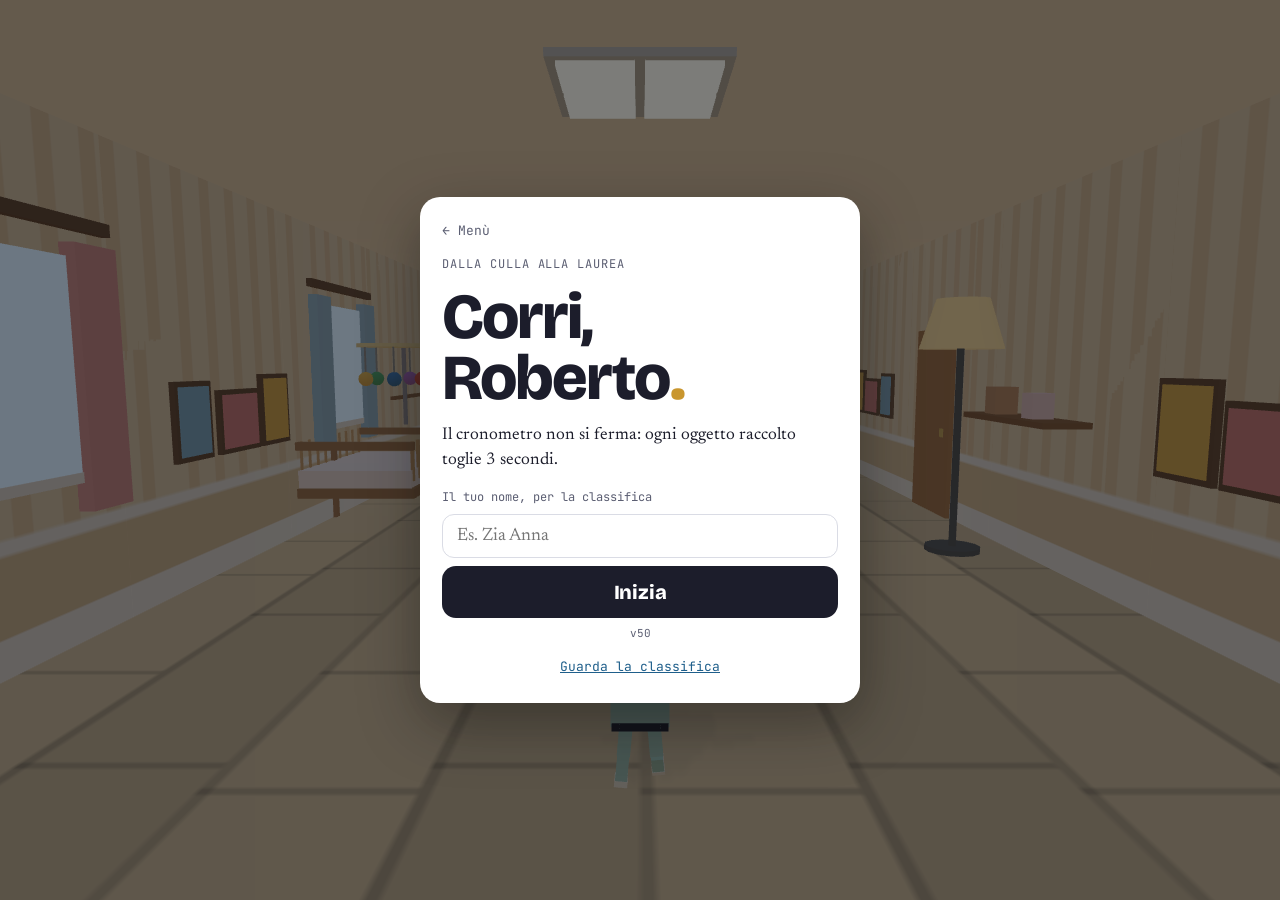
==== commit af0df903: "v50: nuovo ordine dei Ringraziamenti Co-Authored-By: Claude Sonnet 5.5 <noreply@anthropic.com> Claud" ====
--- a/gioco/index.html
+++ b/gioco/index.html
@@ -11,7 +11,7 @@
 <link rel="stylesheet" href="gioco.css">
 <script>
 // Se questa pagina arriva dalla cache del browser ed è più vecchia dell'ultima versione, si ricarica da sola.
-(()=>{const V=49;try{fetch('../versione.json?t='+Date.now(),{cache:'no-store'}).then(r=>r.json()).then(d=>{if(d.v!==V){const k='ricarica-'+location.pathname+d.v;if(!sessionStorage.getItem(k)){sessionStorage.setItem(k,1);const u=new URL(location.href);u.searchParams.set('v',d.v);location.replace(u)}}}).catch(()=>{})}catch(e){}})();
+(()=>{const V=50;try{fetch('../versione.json?t='+Date.now(),{cache:'no-store'}).then(r=>r.json()).then(d=>{if(d.v!==V){const k='ricarica-'+location.pathname+d.v;if(!sessionStorage.getItem(k)){sessionStorage.setItem(k,1);const u=new URL(location.href);u.searchParams.set('v',d.v);location.replace(u)}}}).catch(()=>{})}catch(e){}})();
 </script>
 </head>
 <body>
@@ -65,7 +65,7 @@
       <label for="nome">Il tuo nome, per la classifica</label>
       <input id="nome" name="nome" maxlength="24" autocomplete="given-name" required placeholder="Es. Zia Anna">
       <button type="submit" class="primario">Inizia</button>
-      <span class="versione">v49</span>
+      <span class="versione">v50</span>
     </form>
     <button type="button" class="link" data-apri="classifica">Guarda la classifica</button>
   </div>
@@ -106,7 +106,7 @@
 </section>
 
 <!-- Il numero di versione in fondo ai file (?v=) evita che il telefono usi codice vecchio in cache: va cambiato a ogni versione, insieme all'etichetta. -->
-<script type="importmap">{"imports":{"./aula.js":"./aula.js?v=49","./aula-darmon.js":"./aula-darmon.js?v=49","./aula-esame.js":"./aula-esame.js?v=49","./classifica.js":"./classifica.js?v=49","./config.js":"./config.js?v=49","./livello.js":"./livello.js?v=49","./modelli-liceo.js":"./modelli-liceo.js?v=49","./modelli-universita.js":"./modelli-universita.js?v=49","./modelli-rennes.js":"./modelli-rennes.js?v=49","./modelli.js":"./modelli.js?v=49","./mondi.js":"./mondi.js?v=49","./modelli-infanzia.js":"./modelli-infanzia.js?v=49","./volto.js":"./volto.js?v=49","./percorso.js":"./percorso.js?v=49","./boss-gelato.js":"./boss-gelato.js?v=49","./boss-pingpong.js":"./boss-pingpong.js?v=49","./boss-ragazza.js":"./boss-ragazza.js?v=49","./boss-triago.js":"./boss-triago.js?v=49","./volto-ragazza.js":"./volto-ragazza.js?v=49","./amici-uni.js":"./amici-uni.js?v=49","./scena-amici.js":"./scena-amici.js?v=49","./lib/three.module.min.js":"./lib/three.module.min.js?v=49"}}</script>
-<script type="module" src="main.js?v=49"></script>
+<script type="importmap">{"imports":{"./aula.js":"./aula.js?v=50","./aula-darmon.js":"./aula-darmon.js?v=50","./aula-esame.js":"./aula-esame.js?v=50","./classifica.js":"./classifica.js?v=50","./config.js":"./config.js?v=50","./livello.js":"./livello.js?v=50","./modelli-liceo.js":"./modelli-liceo.js?v=50","./modelli-universita.js":"./modelli-universita.js?v=50","./modelli-rennes.js":"./modelli-rennes.js?v=50","./modelli.js":"./modelli.js?v=50","./mondi.js":"./mondi.js?v=50","./modelli-infanzia.js":"./modelli-infanzia.js?v=50","./volto.js":"./volto.js?v=50","./percorso.js":"./percorso.js?v=50","./boss-gelato.js":"./boss-gelato.js?v=50","./boss-pingpong.js":"./boss-pingpong.js?v=50","./boss-ragazza.js":"./boss-ragazza.js?v=50","./boss-triago.js":"./boss-triago.js?v=50","./volto-ragazza.js":"./volto-ragazza.js?v=50","./amici-uni.js":"./amici-uni.js?v=50","./scena-amici.js":"./scena-amici.js?v=50","./lib/three.module.min.js":"./lib/three.module.min.js?v=50"}}</script>
+<script type="module" src="main.js?v=50"></script>
 </body>
 </html>
